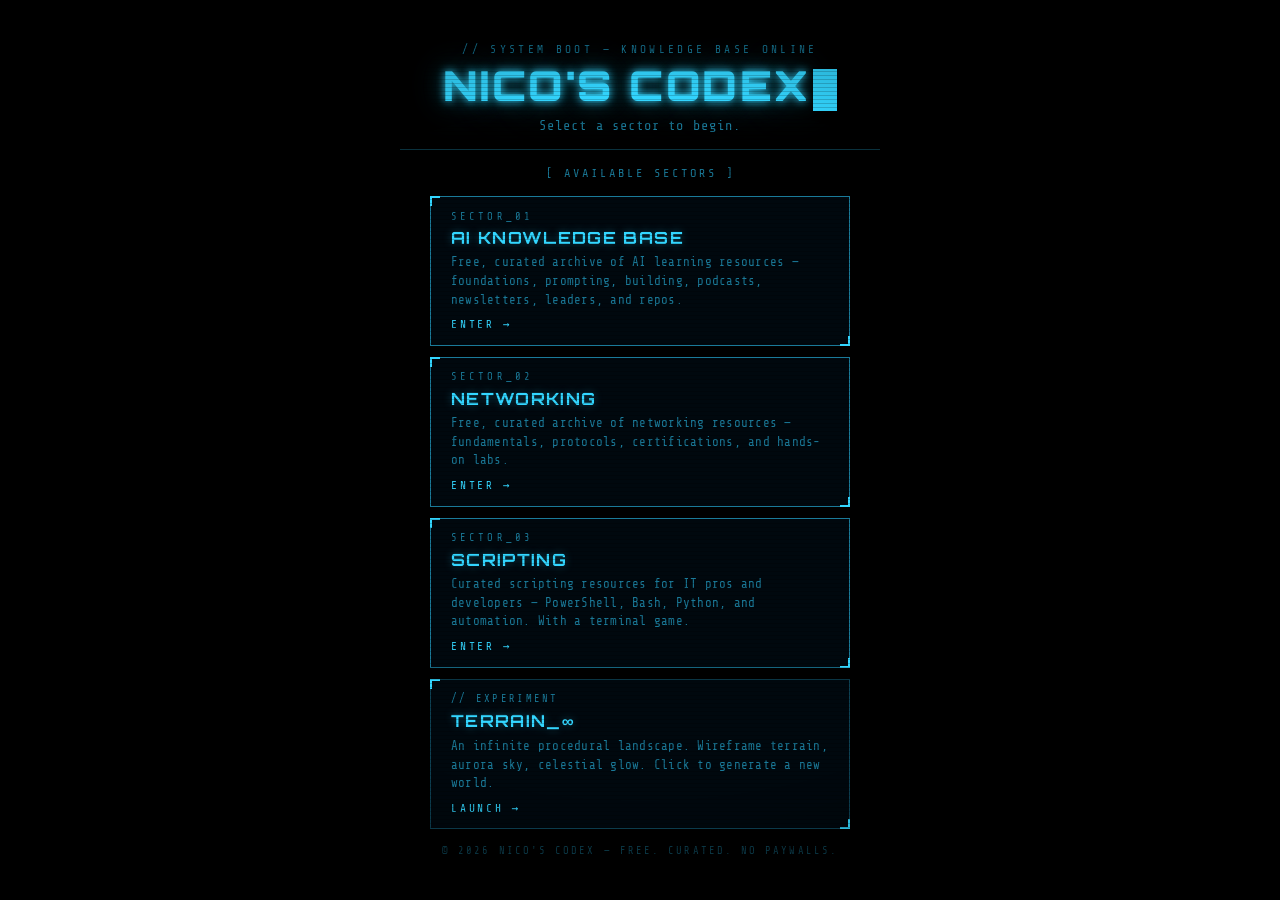
==== index.html @ ae8ae4a4 "Fix landing page clipping fourth sector card Changed html/body height from 100% to min-height: 100% " ====
<!DOCTYPE html>
<html lang="en">
<head>
<meta charset="UTF-8">
<meta name="viewport" content="width=device-width, initial-scale=1.0">
<title>Nico's Codex — Knowledge Base</title>
<meta name="description" content="Nico's Codex — a curated knowledge base covering AI, technology, and beyond.">
<meta property="og:title" content="Nico's Codex — Knowledge Base">
<meta property="og:description" content="Select a sector to begin.">
<link rel="preconnect" href="https://fonts.googleapis.com">
<link rel="preconnect" href="https://fonts.gstatic.com" crossorigin>
<link href="https://fonts.googleapis.com/css2?family=Orbitron:wght@400;700;900&family=Share+Tech+Mono&display=swap" rel="stylesheet">
<style>
  *, *::before, *::after { box-sizing: border-box; margin: 0; padding: 0; }

  :root {
    --green: #33d6ff;
    --green-dim: #1a7a99;
    --green-glow: rgba(51,214,255,0.35);
    --green-glow-soft: rgba(51,214,255,0.12);
    --bg: #000;
    --bg-card: #00080e;
  }

  html, body {
    min-height: 100%;
    background: var(--bg);
    color: var(--green);
    font-family: 'Share Tech Mono', monospace;
    overflow-x: hidden;
  }

  /* Scanlines */
  body::before {
    content: '';
    position: fixed;
    inset: 0;
    background: repeating-linear-gradient(
      to bottom,
      transparent 0px,
      transparent 3px,
      rgba(0,0,0,0.18) 3px,
      rgba(0,0,0,0.18) 4px
    );
    pointer-events: none;
    z-index: 999;
  }

  /* CRT vignette */
  body::after {
    content: '';
    position: fixed;
    inset: 0;
    background: radial-gradient(ellipse at center, transparent 55%, rgba(0,0,0,0.75) 100%);
    pointer-events: none;
    z-index: 998;
  }

  @keyframes flicker {
    0%   { opacity: 1; }
    92%  { opacity: 1; }
    93%  { opacity: 0.88; }
    94%  { opacity: 1; }
    96%  { opacity: 0.94; }
    100% { opacity: 1; }
  }

  @keyframes blink {
    0%, 49% { opacity: 1; }
    50%, 100% { opacity: 0; }
  }

  @keyframes pulse-border {
    0%, 100% { box-shadow: 0 0 12px var(--green-glow), inset 0 0 8px var(--green-glow-soft); }
    50%       { box-shadow: 0 0 24px var(--green-glow), inset 0 0 16px var(--green-glow-soft); }
  }

  .crt-wrap {
    animation: flicker 8s infinite;
    min-height: 100vh;
    display: flex;
    flex-direction: column;
    align-items: center;
    justify-content: center;
    padding: 1rem 1.25rem;
    gap: 1rem;
  }

  /* Header */
  .crt-header {
    text-align: center;
    display: flex;
    flex-direction: column;
    align-items: center;
    gap: 0.45rem;
  }

  .crt-eyebrow {
    font-family: 'Share Tech Mono', monospace;
    font-size: 0.7rem;
    letter-spacing: 0.3em;
    color: var(--green-dim);
    text-transform: uppercase;
  }

  .crt-title {
    font-family: 'Orbitron', sans-serif;
    font-weight: 900;
    font-size: clamp(1.5rem, 5vw, 2.6rem);
    letter-spacing: 0.06em;
    text-transform: uppercase;
    color: var(--green);
    text-shadow:
      0 0 8px var(--green),
      0 0 20px var(--green-glow),
      0 0 40px var(--green-glow);
    line-height: 1.1;
  }

  .crt-subtitle {
    font-family: 'Share Tech Mono', monospace;
    font-size: 0.85rem;
    color: var(--green-dim);
    letter-spacing: 0.08em;
  }

  .crt-cursor {
    display: inline-block;
    width: 0.6em;
    height: 1em;
    background: var(--green);
    vertical-align: text-bottom;
    margin-left: 2px;
    animation: blink 1.1s step-end infinite;
  }

  /* Divider */
  .crt-divider {
    width: min(480px, 90vw);
    border: none;
    border-top: 1px solid var(--green-dim);
    opacity: 0.4;
  }

  /* Sector prompt */
  .crt-prompt {
    font-size: 0.75rem;
    letter-spacing: 0.25em;
    color: var(--green-dim);
    text-transform: uppercase;
  }

  /* Sector grid */
  .sector-grid {
    display: grid;
    grid-template-columns: 1fr;
    gap: 0.7rem;
    width: min(420px, 92vw);
  }

  .sector-card {
    display: block;
    text-decoration: none;
    background: var(--bg-card);
    border: 1px solid var(--green-dim);
    padding: 0.85rem 1.25rem;
    position: relative;
    transition: border-color 0.2s, background 0.2s;
    animation: pulse-border 4s ease-in-out infinite;
    cursor: pointer;
  }

  .sector-card:hover,
  .sector-card:focus-visible {
    background: #051405;
    border-color: var(--green);
    outline: none;
    animation: none;
    box-shadow:
      0 0 18px var(--green-glow),
      0 0 40px rgba(51,255,51,0.15),
      inset 0 0 20px rgba(51,255,51,0.07);
  }

  /* Corner accents */
  .sector-card::before,
  .sector-card::after {
    content: '';
    position: absolute;
    width: 10px;
    height: 10px;
    border-color: var(--green);
    border-style: solid;
  }
  .sector-card::before {
    top: -1px; left: -1px;
    border-width: 2px 0 0 2px;
  }
  .sector-card::after {
    bottom: -1px; right: -1px;
    border-width: 0 2px 2px 0;
  }

  .sector-id {
    font-size: 0.65rem;
    letter-spacing: 0.3em;
    color: var(--green-dim);
    text-transform: uppercase;
    margin-bottom: 0.3rem;
  }

  .sector-name {
    font-family: 'Orbitron', sans-serif;
    font-weight: 700;
    font-size: 1.05rem;
    letter-spacing: 0.08em;
    text-transform: uppercase;
    color: var(--green);
    text-shadow: 0 0 8px var(--green-glow);
    margin-bottom: 0.3rem;
  }

  .sector-desc {
    font-size: 0.78rem;
    color: var(--green-dim);
    line-height: 1.5;
    letter-spacing: 0.02em;
    margin-bottom: 0.55rem;
  }

  .sector-enter {
    font-size: 0.7rem;
    letter-spacing: 0.25em;
    text-transform: uppercase;
    color: var(--green);
    display: flex;
    align-items: center;
    gap: 0.5rem;
  }

  .sector-enter .arrow {
    display: inline-block;
    transition: transform 0.15s;
  }

  .sector-card:hover .arrow,
  .sector-card:focus-visible .arrow {
    transform: translateX(5px);
  }

  /* Footer */
  .crt-footer {
    font-size: 0.65rem;
    letter-spacing: 0.2em;
    color: var(--green-dim);
    opacity: 0.55;
    text-align: center;
    text-transform: uppercase;
  }
</style>
</head>
<body>

<div class="crt-wrap">

  <header class="crt-header">
    <p class="crt-eyebrow">// SYSTEM BOOT — KNOWLEDGE BASE ONLINE</p>
    <h1 class="crt-title">Nico's Codex<span class="crt-cursor"></span></h1>
    <p class="crt-subtitle">Select a sector to begin.</p>
  </header>

  <hr class="crt-divider">

  <p class="crt-prompt">[ Available Sectors ]</p>

  <div class="sector-grid">

    <a href="ai.html" class="sector-card">
      <p class="sector-id">Sector_01</p>
      <p class="sector-name">AI Knowledge Base</p>
      <p class="sector-desc">Free, curated archive of AI learning resources — foundations, prompting, building, podcasts, newsletters, leaders, and repos.</p>
      <p class="sector-enter">Enter <span class="arrow">&#x2192;</span></p>
    </a>

    <a href="networking.html" class="sector-card">
      <p class="sector-id">Sector_02</p>
      <p class="sector-name">Networking</p>
      <p class="sector-desc">Free, curated archive of networking resources — fundamentals, protocols, certifications, and hands-on labs.</p>
      <p class="sector-enter">Enter <span class="arrow">&#x2192;</span></p>
    </a>

    <a href="scripting.html" class="sector-card">
      <p class="sector-id">Sector_03</p>
      <p class="sector-name">Scripting</p>
      <p class="sector-desc">Curated scripting resources for IT pros and developers — PowerShell, Bash, Python, and automation. With a terminal game.</p>
      <p class="sector-enter">Enter <span class="arrow">&#x2192;</span></p>
    </a>

    <a href="landscape.html" class="sector-card" style="border-color: rgba(26,122,153,0.5);">
      <p class="sector-id" style="letter-spacing:0.22em;">// EXPERIMENT</p>
      <p class="sector-name">TERRAIN_∞</p>
      <p class="sector-desc">An infinite procedural landscape. Wireframe terrain, aurora sky, celestial glow. Click to generate a new world.</p>
      <p class="sector-enter">Launch <span class="arrow">&#x2192;</span></p>
    </a>

  </div>

  <footer class="crt-footer">
    &copy; <span id="yr"></span> Nico's Codex &mdash; Free. Curated. No paywalls.
  </footer>

</div>

<script>document.getElementById('yr').textContent = new Date().getFullYear();</script>
</body>
</html>
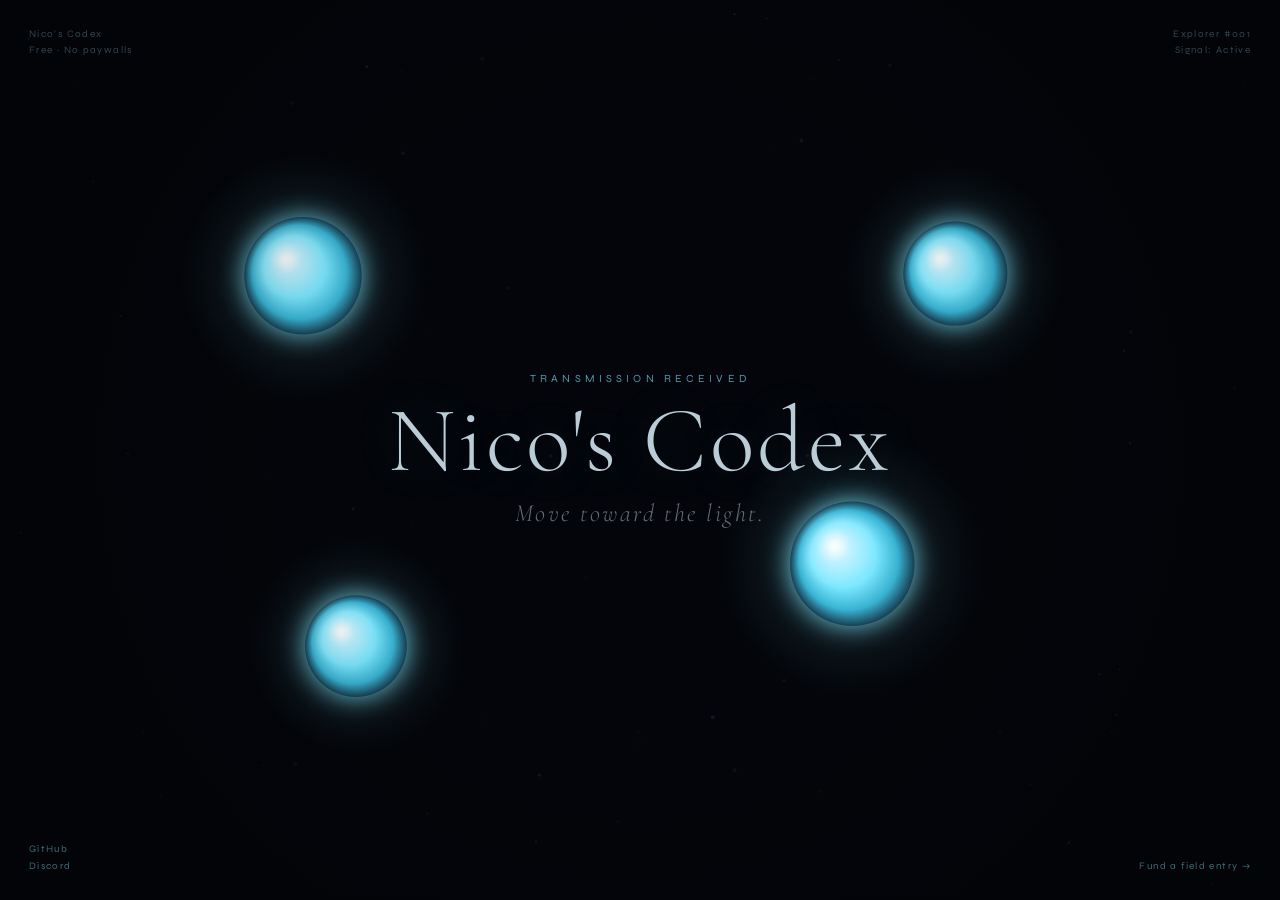
==== commit 327152a5: "Trim orbs to 4 real live topics, drop placeholder incoming orbs Removes Security, Cloud Architecture" ====
--- a/index.html
+++ b/index.html
@@ -3,314 +3,656 @@
 <head>
 <meta charset="UTF-8">
 <meta name="viewport" content="width=device-width, initial-scale=1.0">
-<title>Nico's Codex — Knowledge Base</title>
+<title>Nico's Codex</title>
 <meta name="description" content="Nico's Codex — a curated knowledge base covering AI, technology, and beyond.">
-<meta property="og:title" content="Nico's Codex — Knowledge Base">
-<meta property="og:description" content="Select a sector to begin.">
+<meta property="og:title" content="Nico's Codex">
+<meta property="og:description" content="Move toward the light.">
 <link rel="preconnect" href="https://fonts.googleapis.com">
 <link rel="preconnect" href="https://fonts.gstatic.com" crossorigin>
-<link href="https://fonts.googleapis.com/css2?family=Orbitron:wght@400;700;900&family=Share+Tech+Mono&display=swap" rel="stylesheet">
+<link href="https://fonts.googleapis.com/css2?family=Cormorant+Garamond:ital,wght@0,300;1,300&family=Syne:wght@400;700&display=swap" rel="stylesheet">
 <style>
-  *, *::before, *::after { box-sizing: border-box; margin: 0; padding: 0; }
-
-  :root {
-    --green: #33d6ff;
-    --green-dim: #1a7a99;
-    --green-glow: rgba(51,214,255,0.35);
-    --green-glow-soft: rgba(51,214,255,0.12);
-    --bg: #000;
-    --bg-card: #00080e;
-  }
-
-  html, body {
-    min-height: 100%;
-    background: var(--bg);
-    color: var(--green);
-    font-family: 'Share Tech Mono', monospace;
-    overflow-x: hidden;
-  }
-
-  /* Scanlines */
-  body::before {
-    content: '';
-    position: fixed;
-    inset: 0;
-    background: repeating-linear-gradient(
-      to bottom,
-      transparent 0px,
-      transparent 3px,
-      rgba(0,0,0,0.18) 3px,
-      rgba(0,0,0,0.18) 4px
-    );
-    pointer-events: none;
-    z-index: 999;
-  }
-
-  /* CRT vignette */
-  body::after {
-    content: '';
-    position: fixed;
-    inset: 0;
-    background: radial-gradient(ellipse at center, transparent 55%, rgba(0,0,0,0.75) 100%);
-    pointer-events: none;
-    z-index: 998;
-  }
-
-  @keyframes flicker {
-    0%   { opacity: 1; }
-    92%  { opacity: 1; }
-    93%  { opacity: 0.88; }
-    94%  { opacity: 1; }
-    96%  { opacity: 0.94; }
-    100% { opacity: 1; }
-  }
-
-  @keyframes blink {
-    0%, 49% { opacity: 1; }
-    50%, 100% { opacity: 0; }
-  }
-
-  @keyframes pulse-border {
-    0%, 100% { box-shadow: 0 0 12px var(--green-glow), inset 0 0 8px var(--green-glow-soft); }
-    50%       { box-shadow: 0 0 24px var(--green-glow), inset 0 0 16px var(--green-glow-soft); }
-  }
-
-  .crt-wrap {
-    animation: flicker 8s infinite;
-    min-height: 100vh;
+*, *::before, *::after { box-sizing: border-box; margin: 0; padding: 0; }
+
+html, body {
+  width: 100%; height: 100%;
+  background: #03050a;
+  overflow: hidden;
+  cursor: none;
+  user-select: none;
+}
+
+#canvas {
+  position: fixed;
+  inset: 0;
+  width: 100%;
+  height: 100%;
+  display: block;
+}
+
+/* ── Hero intro ── */
+#intro {
+  position: fixed;
+  inset: 0;
+  display: flex;
+  flex-direction: column;
+  align-items: center;
+  justify-content: center;
+  pointer-events: none;
+  z-index: 10;
+  gap: 0.65rem;
+  transition: opacity 1.4s ease;
+}
+#intro.hidden { opacity: 0; }
+
+.intro-eyebrow {
+  font-family: 'Syne', sans-serif;
+  font-size: 0.68rem;
+  font-weight: 400;
+  letter-spacing: 0.38em;
+  text-transform: uppercase;
+  color: #7de8ff;
+  opacity: 0.65;
+}
+
+.intro-title {
+  font-family: 'Cormorant Garamond', serif;
+  font-weight: 300;
+  font-size: clamp(3rem, 7.5vw, 5.8rem);
+  color: rgba(200, 220, 230, 0.93);
+  line-height: 1;
+  letter-spacing: 0.03em;
+  text-shadow: 0 0 60px rgba(125,232,255,0.18), 0 0 120px rgba(125,232,255,0.08);
+}
+
+.intro-subtitle {
+  font-family: 'Cormorant Garamond', serif;
+  font-weight: 300;
+  font-style: italic;
+  font-size: clamp(1.05rem, 2.5vw, 1.55rem);
+  color: rgba(200,220,230,0.48);
+  letter-spacing: 0.1em;
+}
+
+/* ── Corner labels ── */
+.corner {
+  position: fixed;
+  font-family: 'Syne', sans-serif;
+  font-size: 0.62rem;
+  letter-spacing: 0.14em;
+  color: rgba(80,110,130,0.6);
+  pointer-events: none;
+  z-index: 20;
+  line-height: 1.7;
+}
+.corner a {
+  color: rgba(125,232,255,0.45);
+  text-decoration: none;
+  pointer-events: auto;
+  transition: color 0.2s;
+}
+.corner a:hover { color: #7de8ff; }
+
+.corner-tl { top: 1.6rem; left: 1.8rem; }
+.corner-tr { top: 1.6rem; right: 1.8rem; text-align: right; }
+.corner-bl { bottom: 1.6rem; left: 1.8rem; }
+.corner-br { bottom: 1.6rem; right: 1.8rem; text-align: right; }
+
+/* ── Tooltip ── */
+#tooltip {
+  position: fixed;
+  pointer-events: none;
+  z-index: 30;
+  display: flex;
+  flex-direction: column;
+  align-items: center;
+  gap: 0.28rem;
+  transform: translate(-50%, 0);
+  opacity: 0;
+  transition: opacity 0.22s ease;
+  width: 260px;
+  text-align: center;
+  padding: 0.9rem 1.1rem 0.85rem;
+  background: rgba(3,5,10,0.88);
+  border: 1px solid rgba(125,232,255,0.1);
+  backdrop-filter: blur(10px);
+}
+#tooltip.visible { opacity: 1; }
+
+.tt-name {
+  font-family: 'Syne', sans-serif;
+  font-weight: 700;
+  font-size: 0.82rem;
+  letter-spacing: 0.07em;
+  color: #7de8ff;
+}
+
+.tt-desc {
+  font-family: 'Cormorant Garamond', serif;
+  font-style: italic;
+  font-weight: 300;
+  font-size: 0.9rem;
+  color: rgba(200,220,230,0.72);
+  line-height: 1.45;
+}
+
+.tt-badge {
+  font-family: 'Syne', sans-serif;
+  font-size: 0.58rem;
+  font-weight: 700;
+  letter-spacing: 0.22em;
+  padding: 0.2em 0.6em;
+  margin-top: 0.1rem;
+}
+.tt-badge.live {
+  background: rgba(125,232,255,0.12);
+  color: #7de8ff;
+  border: 1px solid rgba(125,232,255,0.28);
+}
+.tt-badge.incoming {
+  background: rgba(42,74,90,0.25);
+  color: rgba(80,110,130,0.75);
+  border: 1px solid rgba(42,74,90,0.45);
+}
+
+/* ── Mobile list ── */
+#mobile-list { display: none; }
+
+@media (max-width: 700px) {
+  html, body { overflow-y: auto; cursor: auto; }
+
+  #canvas, #intro, .corner, #tooltip { display: none; }
+
+  #mobile-list {
     display: flex;
     flex-direction: column;
-    align-items: center;
-    justify-content: center;
-    padding: 1rem 1.25rem;
-    gap: 1rem;
-  }
-
-  /* Header */
-  .crt-header {
-    text-align: center;
+    min-height: 100vh;
+    padding: 2.8rem 1.3rem 2.5rem;
+    background: #03050a;
+  }
+
+  .mob-header { text-align: center; margin-bottom: 2.8rem; }
+
+  .mob-eyebrow {
+    font-family: 'Syne', sans-serif;
+    font-size: 0.63rem;
+    letter-spacing: 0.32em;
+    text-transform: uppercase;
+    color: #7de8ff;
+    opacity: 0.65;
+    margin-bottom: 0.55rem;
+  }
+
+  .mob-title {
+    font-family: 'Cormorant Garamond', serif;
+    font-weight: 300;
+    font-size: 2.6rem;
+    color: rgba(200,220,230,0.93);
+    line-height: 1;
+  }
+
+  .mob-subtitle {
+    font-family: 'Cormorant Garamond', serif;
+    font-style: italic;
+    font-weight: 300;
+    font-size: 1.05rem;
+    color: rgba(200,220,230,0.42);
+    margin-top: 0.5rem;
+    letter-spacing: 0.07em;
+  }
+
+  .mob-row {
     display: flex;
-    flex-direction: column;
-    align-items: center;
-    gap: 0.45rem;
-  }
-
-  .crt-eyebrow {
-    font-family: 'Share Tech Mono', monospace;
-    font-size: 0.7rem;
-    letter-spacing: 0.3em;
-    color: var(--green-dim);
-    text-transform: uppercase;
-  }
-
-  .crt-title {
-    font-family: 'Orbitron', sans-serif;
-    font-weight: 900;
-    font-size: clamp(1.5rem, 5vw, 2.6rem);
-    letter-spacing: 0.06em;
-    text-transform: uppercase;
-    color: var(--green);
-    text-shadow:
-      0 0 8px var(--green),
-      0 0 20px var(--green-glow),
-      0 0 40px var(--green-glow);
-    line-height: 1.1;
-  }
-
-  .crt-subtitle {
-    font-family: 'Share Tech Mono', monospace;
-    font-size: 0.85rem;
-    color: var(--green-dim);
-    letter-spacing: 0.08em;
-  }
-
-  .crt-cursor {
-    display: inline-block;
-    width: 0.6em;
-    height: 1em;
-    background: var(--green);
-    vertical-align: text-bottom;
-    margin-left: 2px;
-    animation: blink 1.1s step-end infinite;
-  }
-
-  /* Divider */
-  .crt-divider {
-    width: min(480px, 90vw);
-    border: none;
-    border-top: 1px solid var(--green-dim);
-    opacity: 0.4;
-  }
-
-  /* Sector prompt */
-  .crt-prompt {
-    font-size: 0.75rem;
-    letter-spacing: 0.25em;
-    color: var(--green-dim);
-    text-transform: uppercase;
-  }
-
-  /* Sector grid */
-  .sector-grid {
-    display: grid;
-    grid-template-columns: 1fr;
-    gap: 0.7rem;
-    width: min(420px, 92vw);
-  }
-
-  .sector-card {
-    display: block;
+    align-items: flex-start;
+    gap: 0.9rem;
+    padding: 1.05rem 0;
+    border-bottom: 1px solid rgba(42,74,90,0.28);
     text-decoration: none;
-    background: var(--bg-card);
-    border: 1px solid var(--green-dim);
-    padding: 0.85rem 1.25rem;
-    position: relative;
-    transition: border-color 0.2s, background 0.2s;
-    animation: pulse-border 4s ease-in-out infinite;
-    cursor: pointer;
-  }
-
-  .sector-card:hover,
-  .sector-card:focus-visible {
-    background: #051405;
-    border-color: var(--green);
-    outline: none;
-    animation: none;
-    box-shadow:
-      0 0 18px var(--green-glow),
-      0 0 40px rgba(51,255,51,0.15),
-      inset 0 0 20px rgba(51,255,51,0.07);
-  }
-
-  /* Corner accents */
-  .sector-card::before,
-  .sector-card::after {
-    content: '';
-    position: absolute;
-    width: 10px;
-    height: 10px;
-    border-color: var(--green);
-    border-style: solid;
-  }
-  .sector-card::before {
-    top: -1px; left: -1px;
-    border-width: 2px 0 0 2px;
-  }
-  .sector-card::after {
-    bottom: -1px; right: -1px;
-    border-width: 0 2px 2px 0;
-  }
-
-  .sector-id {
-    font-size: 0.65rem;
-    letter-spacing: 0.3em;
-    color: var(--green-dim);
-    text-transform: uppercase;
-    margin-bottom: 0.3rem;
-  }
-
-  .sector-name {
-    font-family: 'Orbitron', sans-serif;
+  }
+
+  .mob-row.live { cursor: pointer; }
+  .mob-row.inactive { opacity: 0.42; cursor: default; pointer-events: none; }
+
+  .mob-dot {
+    flex-shrink: 0;
+    width: 9px; height: 9px;
+    border-radius: 50%;
+    margin-top: 0.3rem;
+  }
+  .mob-dot.live {
+    background: #7de8ff;
+    box-shadow: 0 0 8px rgba(125,232,255,0.65);
+  }
+  .mob-dot.inactive { background: #2a4a5a; }
+
+  .mob-info { flex: 1; display: flex; flex-direction: column; gap: 0.2rem; }
+
+  .mob-name {
+    font-family: 'Syne', sans-serif;
     font-weight: 700;
-    font-size: 1.05rem;
-    letter-spacing: 0.08em;
-    text-transform: uppercase;
-    color: var(--green);
-    text-shadow: 0 0 8px var(--green-glow);
-    margin-bottom: 0.3rem;
-  }
-
-  .sector-desc {
-    font-size: 0.78rem;
-    color: var(--green-dim);
-    line-height: 1.5;
-    letter-spacing: 0.02em;
-    margin-bottom: 0.55rem;
-  }
-
-  .sector-enter {
-    font-size: 0.7rem;
-    letter-spacing: 0.25em;
-    text-transform: uppercase;
-    color: var(--green);
-    display: flex;
-    align-items: center;
-    gap: 0.5rem;
-  }
-
-  .sector-enter .arrow {
-    display: inline-block;
-    transition: transform 0.15s;
-  }
-
-  .sector-card:hover .arrow,
-  .sector-card:focus-visible .arrow {
-    transform: translateX(5px);
-  }
-
-  /* Footer */
-  .crt-footer {
-    font-size: 0.65rem;
-    letter-spacing: 0.2em;
-    color: var(--green-dim);
-    opacity: 0.55;
-    text-align: center;
-    text-transform: uppercase;
-  }
+    font-size: 0.88rem;
+    color: rgba(200,220,230,0.9);
+  }
+
+  .mob-desc {
+    font-family: 'Cormorant Garamond', serif;
+    font-style: italic;
+    font-size: 0.88rem;
+    color: rgba(80,110,130,0.85);
+    line-height: 1.42;
+  }
+
+  .mob-tag {
+    flex-shrink: 0;
+    font-family: 'Syne', sans-serif;
+    font-size: 0.56rem;
+    font-weight: 700;
+    letter-spacing: 0.16em;
+    padding: 0.22em 0.55em;
+    margin-top: 0.3rem;
+    align-self: flex-start;
+  }
+  .mob-tag.live {
+    color: #7de8ff;
+    border: 1px solid rgba(125,232,255,0.28);
+    background: rgba(125,232,255,0.08);
+  }
+  .mob-tag.incoming {
+    color: rgba(80,110,130,0.6);
+    border: 1px solid rgba(42,74,90,0.4);
+  }
+}
 </style>
 </head>
 <body>
 
-<div class="crt-wrap">
-
-  <header class="crt-header">
-    <p class="crt-eyebrow">// SYSTEM BOOT — KNOWLEDGE BASE ONLINE</p>
-    <h1 class="crt-title">Nico's Codex<span class="crt-cursor"></span></h1>
-    <p class="crt-subtitle">Select a sector to begin.</p>
-  </header>
-
-  <hr class="crt-divider">
-
-  <p class="crt-prompt">[ Available Sectors ]</p>
-
-  <div class="sector-grid">
-
-    <a href="ai.html" class="sector-card">
-      <p class="sector-id">Sector_01</p>
-      <p class="sector-name">AI Knowledge Base</p>
-      <p class="sector-desc">Free, curated archive of AI learning resources — foundations, prompting, building, podcasts, newsletters, leaders, and repos.</p>
-      <p class="sector-enter">Enter <span class="arrow">&#x2192;</span></p>
-    </a>
-
-    <a href="networking.html" class="sector-card">
-      <p class="sector-id">Sector_02</p>
-      <p class="sector-name">Networking</p>
-      <p class="sector-desc">Free, curated archive of networking resources — fundamentals, protocols, certifications, and hands-on labs.</p>
-      <p class="sector-enter">Enter <span class="arrow">&#x2192;</span></p>
-    </a>
-
-    <a href="scripting.html" class="sector-card">
-      <p class="sector-id">Sector_03</p>
-      <p class="sector-name">Scripting</p>
-      <p class="sector-desc">Curated scripting resources for IT pros and developers — PowerShell, Bash, Python, and automation. With a terminal game.</p>
-      <p class="sector-enter">Enter <span class="arrow">&#x2192;</span></p>
-    </a>
-
-    <a href="landscape.html" class="sector-card" style="border-color: rgba(26,122,153,0.5);">
-      <p class="sector-id" style="letter-spacing:0.22em;">// EXPERIMENT</p>
-      <p class="sector-name">TERRAIN_∞</p>
-      <p class="sector-desc">An infinite procedural landscape. Wireframe terrain, aurora sky, celestial glow. Click to generate a new world.</p>
-      <p class="sector-enter">Launch <span class="arrow">&#x2192;</span></p>
-    </a>
-
+<canvas id="canvas"></canvas>
+
+<div id="intro">
+  <span class="intro-eyebrow">Transmission received</span>
+  <h1 class="intro-title">Nico's Codex</h1>
+  <p class="intro-subtitle">Move toward the light.</p>
+</div>
+
+<div class="corner corner-tl">Nico's Codex<br>Free · No paywalls</div>
+<div class="corner corner-tr">Explorer #001<br>Signal: Active</div>
+<div class="corner corner-bl">
+  <a href="https://github.com/niconomics-9" target="_blank" rel="noopener">GitHub</a><br>
+  <a href="#" target="_blank" rel="noopener">Discord</a>
+</div>
+<div class="corner corner-br">
+  <a href="https://ko-fi.com" target="_blank" rel="noopener">Fund a field entry →</a>
+</div>
+
+<div id="tooltip">
+  <span class="tt-name"></span>
+  <span class="tt-desc"></span>
+  <span class="tt-badge"></span>
+</div>
+
+<div id="mobile-list">
+  <div class="mob-header">
+    <p class="mob-eyebrow">Transmission received</p>
+    <h1 class="mob-title">Nico's Codex</h1>
+    <p class="mob-subtitle">Move toward the light.</p>
   </div>
-
-  <footer class="crt-footer">
-    &copy; <span id="yr"></span> Nico's Codex &mdash; Free. Curated. No paywalls.
-  </footer>
-
 </div>
 
-<script>document.getElementById('yr').textContent = new Date().getFullYear();</script>
+<script>
+// ── Topic data ────────────────────────────────────────────────────
+const TOPICS = [
+  {
+    name:   "AI Knowledge Base",
+    desc:   "Free, curated archive of AI learning resources — foundations, prompting, building, podcasts, newsletters, leaders, and repos.",
+    url:    "ai.html",
+    status: "LIVE"
+  },
+  {
+    name:   "Networking",
+    desc:   "Free, curated archive of networking resources — fundamentals, protocols, certifications, and hands-on labs.",
+    url:    "networking.html",
+    status: "LIVE"
+  },
+  {
+    name:   "Scripting",
+    desc:   "Curated scripting resources for IT pros and developers — PowerShell, Bash, Python, and automation. With a terminal game.",
+    url:    "scripting.html",
+    status: "LIVE"
+  },
+  {
+    name:   "Unreal Engine / Game Dev",
+    desc:   "Curated resources for learning UE5 — official docs, Blueprints, C++, free assets, and community. Includes an interactive terrain demo.",
+    url:    "unreal.html",
+    status: "LIVE"
+  },
+];
+
+// Fractional positions [fx, fy] — spread across viewport
+const INIT_POS = [
+  [0.25, 0.30],  // AI       — upper left
+  [0.72, 0.27],  // Networking — upper right
+  [0.30, 0.68],  // Scripting  — lower left
+  [0.70, 0.68],  // Unreal     — lower right
+];
+
+// ── Build mobile list ─────────────────────────────────────────────
+const mobileList = document.getElementById('mobile-list');
+TOPICS.forEach(t => {
+  const isLive = t.status === 'LIVE';
+  const el = document.createElement(isLive ? 'a' : 'div');
+  if (isLive) el.href = t.url;
+  el.className = `mob-row ${isLive ? 'live' : 'inactive'}`;
+  el.innerHTML =
+    `<span class="mob-dot ${isLive ? 'live' : 'inactive'}"></span>` +
+    `<span class="mob-info">` +
+      `<span class="mob-name">${t.name}</span>` +
+      `<span class="mob-desc">${t.desc}</span>` +
+    `</span>` +
+    `<span class="mob-tag ${isLive ? 'live' : 'incoming'}">${t.status}</span>`;
+  mobileList.appendChild(el);
+});
+
+// ── Canvas + context ──────────────────────────────────────────────
+const canvas = document.getElementById('canvas');
+const ctx    = canvas.getContext('2d');
+let W = 0, H = 0;
+
+// ── Orb class ─────────────────────────────────────────────────────
+class Orb {
+  constructor(topic, fx, fy) {
+    this.topic  = topic;
+    this.isLive = topic.status === 'LIVE';
+    this.fx = fx; this.fy = fy;
+
+    this.baseX = fx * window.innerWidth;
+    this.baseY = fy * window.innerHeight;
+    this.x = this.baseX;
+    this.y = this.baseY;
+
+    this.baseRadius = this.isLive
+      ? 52 + Math.random() * 16
+      : 32 + Math.random() * 12;
+    this.radius = this.baseRadius;
+
+    this.phase      = Math.random() * Math.PI * 2;
+    this.pulseSpeed = 0.22 + Math.random() * 0.28;
+
+    this.driftAmpX = 38 + Math.random() * 52;
+    this.driftAmpY = 28 + Math.random() * 48;
+    this.driftSpX  = 0.16 + Math.random() * 0.22;
+    this.driftSpY  = 0.12 + Math.random() * 0.2;
+    this.driftPhX  = Math.random() * Math.PI * 2;
+    this.driftPhY  = Math.random() * Math.PI * 2;
+
+    this.hovered     = false;
+    this.scale       = 1;
+    this.clickPulse  = 0;
+    this.clickTarget = null;
+  }
+
+  rebase() {
+    this.baseX = this.fx * W;
+    this.baseY = this.fy * H;
+  }
+
+  draw(ctx) {
+    const { x, y, radius: r, isLive, hovered } = this;
+
+    ctx.save();
+
+    // Atmospheric outer glow
+    const glowR    = r * (hovered ? 3.4 : 2.1);
+    const outerGrd = ctx.createRadialGradient(x, y, r * 0.75, x, y, glowR);
+    if (isLive) {
+      outerGrd.addColorStop(0, hovered ? 'rgba(125,232,255,0.24)' : 'rgba(125,232,255,0.11)');
+      outerGrd.addColorStop(1, 'rgba(125,232,255,0)');
+    } else {
+      outerGrd.addColorStop(0, hovered ? 'rgba(58,106,122,0.2)' : 'rgba(42,74,90,0.07)');
+      outerGrd.addColorStop(1, 'rgba(42,74,90,0)');
+    }
+    ctx.beginPath();
+    ctx.arc(x, y, glowR, 0, Math.PI * 2);
+    ctx.fillStyle = outerGrd;
+    ctx.fill();
+
+    // Shadow glow
+    ctx.shadowColor = isLive ? '#7de8ff' : '#3a6a7a';
+    ctx.shadowBlur  = isLive
+      ? (hovered ? 52 : 26)
+      : (hovered ? 22 : 9);
+
+    // Core sphere gradient (highlight offset upper-left)
+    const hx = x - r * 0.3, hy = y - r * 0.3;
+    const coreGrd = ctx.createRadialGradient(hx, hy, 0, x, y, r);
+    if (isLive) {
+      coreGrd.addColorStop(0.00, '#f2fbff');
+      coreGrd.addColorStop(0.18, '#b8f0ff');
+      coreGrd.addColorStop(0.52, '#7de8ff');
+      coreGrd.addColorStop(0.80, '#38b4d4');
+      coreGrd.addColorStop(1.00, 'rgba(18,58,78,0.88)');
+    } else {
+      coreGrd.addColorStop(0.00, '#5e8e9e');
+      coreGrd.addColorStop(0.32, '#3a6070');
+      coreGrd.addColorStop(0.68, '#2a4a5a');
+      coreGrd.addColorStop(1.00, 'rgba(4,14,20,0.92)');
+    }
+    ctx.beginPath();
+    ctx.arc(x, y, r, 0, Math.PI * 2);
+    ctx.fillStyle = coreGrd;
+    ctx.fill();
+
+    ctx.shadowBlur = 0;
+
+    // Specular highlight (clipped to orb)
+    ctx.beginPath();
+    ctx.arc(x, y, r, 0, Math.PI * 2);
+    ctx.clip();
+    const specGrd = ctx.createRadialGradient(hx, hy, 0, hx, hy, r * 0.68);
+    specGrd.addColorStop(0,    'rgba(255,255,255,0.74)');
+    specGrd.addColorStop(0.42, 'rgba(255,255,255,0.16)');
+    specGrd.addColorStop(1,    'rgba(255,255,255,0)');
+    ctx.fillStyle = specGrd;
+    ctx.fillRect(x - r - 1, y - r - 1, (r + 1) * 2, (r + 1) * 2);
+
+    ctx.restore();
+  }
+
+  contains(px, py) {
+    const dx = px - this.x, dy = py - this.y;
+    return Math.sqrt(dx * dx + dy * dy) < this.radius;
+  }
+}
+
+// ── Particle class ────────────────────────────────────────────────
+class Particle {
+  constructor(seed) { this.init(seed); }
+  init(fromBottom) {
+    this.x     = Math.random() * (W || window.innerWidth);
+    this.y     = fromBottom ? (H || window.innerHeight) + 6 : Math.random() * (H || window.innerHeight);
+    this.vx    = (Math.random() - 0.5) * 0.22;
+    this.vy    = -(0.14 + Math.random() * 0.38);
+    this.alpha = 0.025 + Math.random() * 0.07;
+    this.r     = 0.7 + Math.random() * 1.3;
+  }
+  update() {
+    this.x += this.vx;
+    this.y += this.vy;
+    if (this.y < -8) this.init(true);
+  }
+  draw(ctx) {
+    ctx.beginPath();
+    ctx.arc(this.x, this.y, this.r, 0, Math.PI * 2);
+    ctx.fillStyle = `rgba(125,232,255,${this.alpha})`;
+    ctx.fill();
+  }
+}
+
+// ── Init scene ────────────────────────────────────────────────────
+const orbs      = TOPICS.map((t, i) => new Orb(t, INIT_POS[i][0], INIT_POS[i][1]));
+const particles = Array.from({ length: 65 }, () => new Particle(false));
+
+function resize() {
+  W = canvas.width  = window.innerWidth;
+  H = canvas.height = window.innerHeight;
+  orbs.forEach(o => o.rebase());
+}
+window.addEventListener('resize', resize);
+resize();
+
+// ── Mouse ─────────────────────────────────────────────────────────
+let mx = -9999, my = -9999;
+document.addEventListener('mousemove', e => { mx = e.clientX; my = e.clientY; });
+
+// ── Intro fade ────────────────────────────────────────────────────
+let introHidden = false;
+const intro = document.getElementById('intro');
+
+// ── Tooltip refs ──────────────────────────────────────────────────
+const tooltip = document.getElementById('tooltip');
+const ttName  = tooltip.querySelector('.tt-name');
+const ttDesc  = tooltip.querySelector('.tt-desc');
+const ttBadge = tooltip.querySelector('.tt-badge');
+
+function updateTooltip(orb) {
+  if (!orb) { tooltip.classList.remove('visible'); return; }
+  const t = orb.topic;
+  ttName.textContent  = t.name;
+  ttDesc.textContent  = t.desc;
+  ttBadge.textContent = t.status;
+  ttBadge.className   = `tt-badge ${t.status === 'LIVE' ? 'live' : 'incoming'}`;
+
+  const pad  = 14;
+  const tipW = 260;
+  const rawL = orb.x;
+  const left = Math.max(tipW / 2 + pad, Math.min(W - tipW / 2 - pad, rawL));
+  const top  = orb.y + orb.radius + 16;
+  tooltip.style.left = `${left}px`;
+  tooltip.style.top  = `${top}px`;
+  tooltip.classList.add('visible');
+}
+
+// ── Click handler ─────────────────────────────────────────────────
+document.addEventListener('click', e => {
+  if (e.target.tagName === 'A') return;
+  const hit = orbs.find(o => o.isLive && o.clickPulse <= 0 && o.contains(e.clientX, e.clientY));
+  if (hit) { hit.clickPulse = 1; hit.clickTarget = hit.topic.url; }
+});
+
+// ── Thread lines ──────────────────────────────────────────────────
+function drawThreads() {
+  const THRESH = Math.min(W, H) * 0.34;
+  for (let i = 0; i < orbs.length; i++) {
+    for (let j = i + 1; j < orbs.length; j++) {
+      const dx = orbs[i].x - orbs[j].x;
+      const dy = orbs[i].y - orbs[j].y;
+      const d  = Math.sqrt(dx * dx + dy * dy);
+      if (d < THRESH) {
+        const prox      = 1 - d / THRESH;
+        const hBoost    = (orbs[i].hovered || orbs[j].hovered) ? 0.44 : 0;
+        const alpha     = prox * 0.13 + hBoost;
+        ctx.beginPath();
+        ctx.moveTo(orbs[i].x, orbs[i].y);
+        ctx.lineTo(orbs[j].x, orbs[j].y);
+        ctx.strokeStyle = `rgba(125,232,255,${alpha})`;
+        ctx.lineWidth   = 0.5;
+        ctx.stroke();
+      }
+    }
+  }
+}
+
+// ── Cursor ────────────────────────────────────────────────────────
+function drawCursor(onLive) {
+  if (mx < -100) return;
+  const sz  = 11, gap = 4;
+  const col = onLive ? 'rgba(125,232,255,1)' : 'rgba(125,232,255,0.72)';
+  ctx.save();
+  ctx.strokeStyle = col;
+  ctx.lineWidth   = 1;
+  ctx.shadowColor = 'rgba(125,232,255,0.45)';
+  ctx.shadowBlur  = 7;
+  ctx.beginPath();
+  ctx.moveTo(mx - sz, my);   ctx.lineTo(mx - gap, my);
+  ctx.moveTo(mx + gap, my);  ctx.lineTo(mx + sz, my);
+  ctx.moveTo(mx, my - sz);   ctx.lineTo(mx, my - gap);
+  ctx.moveTo(mx, my + gap);  ctx.lineTo(mx, my + sz);
+  ctx.stroke();
+  ctx.shadowBlur = 5;
+  ctx.beginPath();
+  ctx.arc(mx, my, 1.5, 0, Math.PI * 2);
+  ctx.fillStyle = col;
+  ctx.fill();
+  ctx.restore();
+}
+
+// ── Render loop ───────────────────────────────────────────────────
+let t = 0;
+function render() {
+  requestAnimationFrame(render);
+  t += 0.008;
+
+  ctx.clearRect(0, 0, W, H);
+  ctx.fillStyle = '#03050a';
+  ctx.fillRect(0, 0, W, H);
+
+  // Particles
+  for (const p of particles) { p.update(); p.draw(ctx); }
+
+  // Drift positions
+  for (const o of orbs) {
+    o.x = o.baseX + Math.sin(t * o.driftSpX + o.driftPhX) * o.driftAmpX;
+    o.y = o.baseY + Math.cos(t * o.driftSpY + o.driftPhY) * o.driftAmpY;
+  }
+
+  // Hover detection
+  let hoveredOrb = null;
+  for (const o of orbs) {
+    o.hovered = o.contains(mx, my);
+    if (o.hovered) hoveredOrb = o;
+  }
+
+  // Threads
+  drawThreads();
+
+  // Update scale + draw orbs
+  for (const o of orbs) {
+    let targetScale = o.hovered ? 1.5 : 1;
+    if (o.clickPulse > 0) targetScale = 1 + o.clickPulse * 0.85;
+    o.scale  += (targetScale - o.scale) * 0.1;
+    const pulse = 1 + Math.sin(t * o.pulseSpeed + o.phase) * 0.052;
+    o.radius = o.baseRadius * o.scale * pulse;
+
+    if (o.clickPulse > 0) {
+      o.clickPulse -= 0.038;
+      if (o.clickPulse <= 0 && o.clickTarget) {
+        window.location.href = o.clickTarget;
+        o.clickTarget = null;
+      }
+    }
+
+    o.draw(ctx);
+  }
+
+  // Vignette
+  const vig = ctx.createRadialGradient(W/2, H/2, Math.min(W,H)*0.28, W/2, H/2, Math.max(W,H)*0.82);
+  vig.addColorStop(0, 'transparent');
+  vig.addColorStop(1, 'rgba(0,0,0,0.45)');
+  ctx.fillStyle = vig;
+  ctx.fillRect(0, 0, W, H);
+
+  // Cursor on top
+  drawCursor(hoveredOrb && hoveredOrb.isLive);
+
+  // Intro fade on first hover
+  if (hoveredOrb && !introHidden) {
+    introHidden = true;
+    intro.classList.add('hidden');
+  }
+
+  // Tooltip
+  updateTooltip(hoveredOrb);
+}
+
+render();
+</script>
 </body>
 </html>
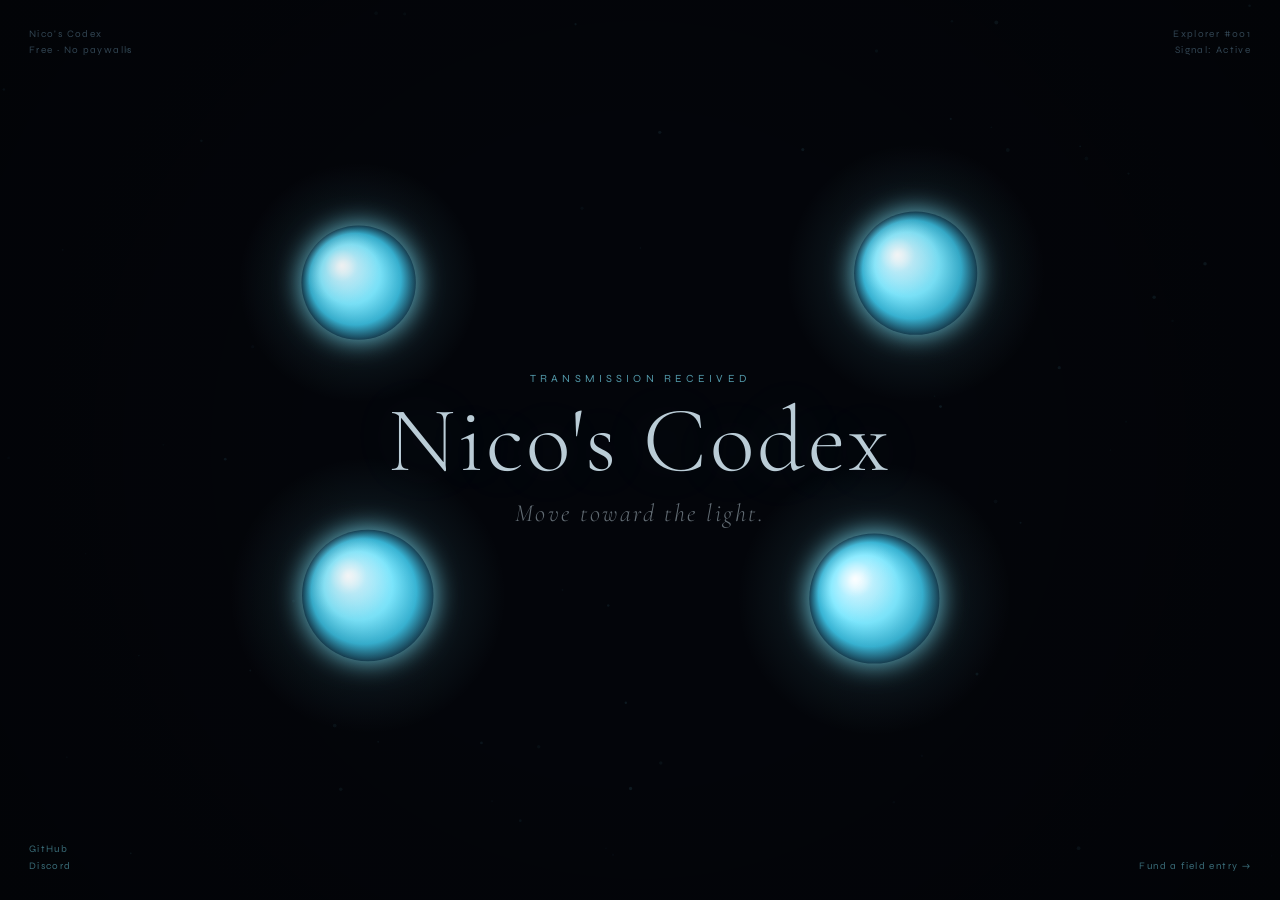
==== commit 1d8ef76b: "Slow orb drift — smaller amplitudes and time step https://claude.ai/code/session_01UBSUv1fW68yfuCypu" ====
--- a/index.html
+++ b/index.html
@@ -376,10 +376,10 @@
     this.phase      = Math.random() * Math.PI * 2;
     this.pulseSpeed = 0.22 + Math.random() * 0.28;
 
-    this.driftAmpX = 38 + Math.random() * 52;
-    this.driftAmpY = 28 + Math.random() * 48;
-    this.driftSpX  = 0.16 + Math.random() * 0.22;
-    this.driftSpY  = 0.12 + Math.random() * 0.2;
+    this.driftAmpX = 18 + Math.random() * 22;
+    this.driftAmpY = 14 + Math.random() * 18;
+    this.driftSpX  = 0.06 + Math.random() * 0.07;
+    this.driftSpY  = 0.05 + Math.random() * 0.06;
     this.driftPhX  = Math.random() * Math.PI * 2;
     this.driftPhY  = Math.random() * Math.PI * 2;
 
@@ -588,7 +588,7 @@
 let t = 0;
 function render() {
   requestAnimationFrame(render);
-  t += 0.008;
+  t += 0.003;
 
   ctx.clearRect(0, 0, W, H);
   ctx.fillStyle = '#03050a';
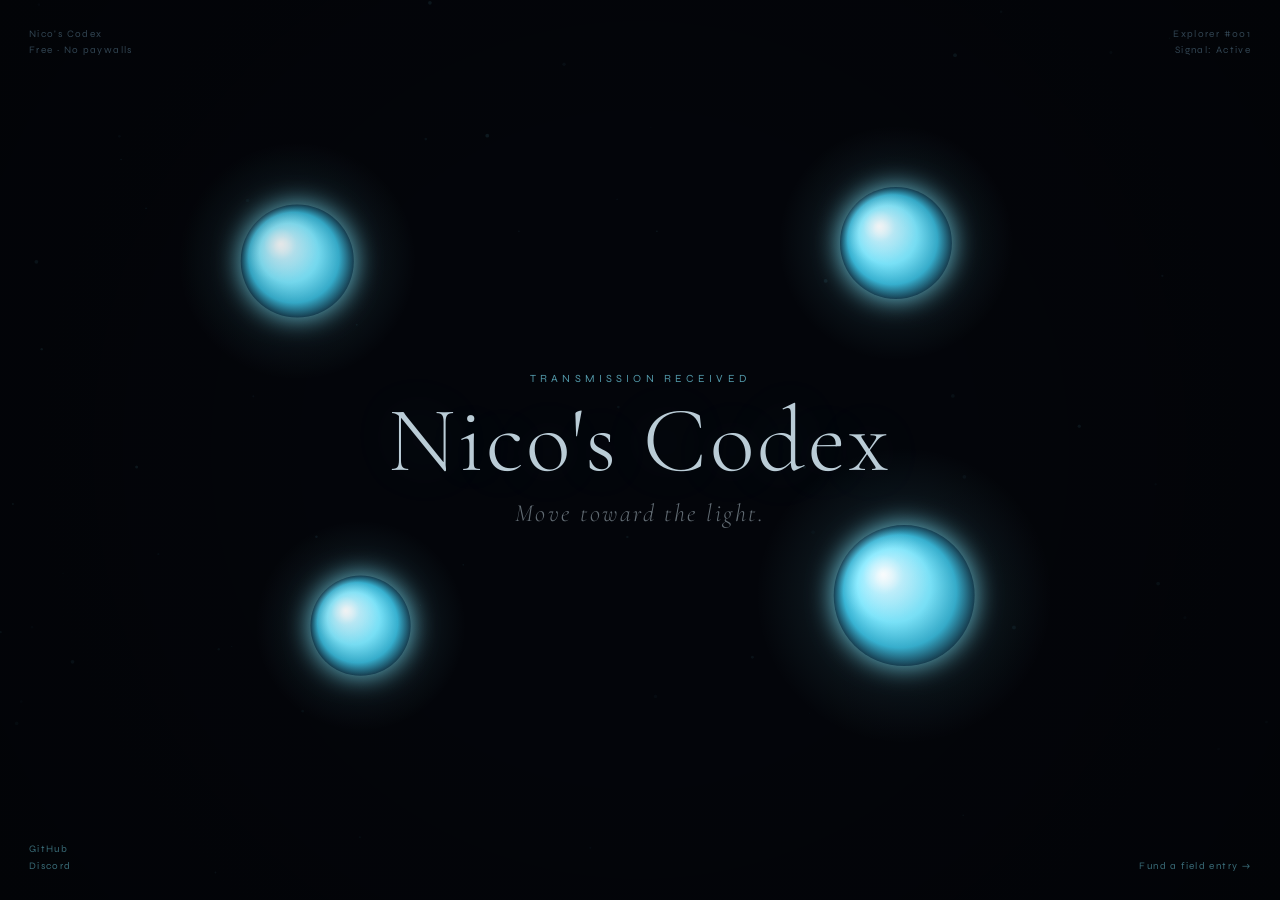
==== commit 3b0c14c5: "Show canvas on mobile, replace list with touch-enabled orbs Removes the mobile list fallback entirel" ====
--- a/index.html
+++ b/index.html
@@ -154,112 +154,11 @@
   border: 1px solid rgba(42,74,90,0.45);
 }
 
-/* ── Mobile list ── */
+/* ── Mobile list — hidden everywhere, canvas is the UI ── */
 #mobile-list { display: none; }
 
 @media (max-width: 700px) {
-  html, body { overflow-y: auto; cursor: auto; }
-
-  #canvas, #intro, .corner, #tooltip { display: none; }
-
-  #mobile-list {
-    display: flex;
-    flex-direction: column;
-    min-height: 100vh;
-    padding: 2.8rem 1.3rem 2.5rem;
-    background: #03050a;
-  }
-
-  .mob-header { text-align: center; margin-bottom: 2.8rem; }
-
-  .mob-eyebrow {
-    font-family: 'Syne', sans-serif;
-    font-size: 0.63rem;
-    letter-spacing: 0.32em;
-    text-transform: uppercase;
-    color: #7de8ff;
-    opacity: 0.65;
-    margin-bottom: 0.55rem;
-  }
-
-  .mob-title {
-    font-family: 'Cormorant Garamond', serif;
-    font-weight: 300;
-    font-size: 2.6rem;
-    color: rgba(200,220,230,0.93);
-    line-height: 1;
-  }
-
-  .mob-subtitle {
-    font-family: 'Cormorant Garamond', serif;
-    font-style: italic;
-    font-weight: 300;
-    font-size: 1.05rem;
-    color: rgba(200,220,230,0.42);
-    margin-top: 0.5rem;
-    letter-spacing: 0.07em;
-  }
-
-  .mob-row {
-    display: flex;
-    align-items: flex-start;
-    gap: 0.9rem;
-    padding: 1.05rem 0;
-    border-bottom: 1px solid rgba(42,74,90,0.28);
-    text-decoration: none;
-  }
-
-  .mob-row.live { cursor: pointer; }
-  .mob-row.inactive { opacity: 0.42; cursor: default; pointer-events: none; }
-
-  .mob-dot {
-    flex-shrink: 0;
-    width: 9px; height: 9px;
-    border-radius: 50%;
-    margin-top: 0.3rem;
-  }
-  .mob-dot.live {
-    background: #7de8ff;
-    box-shadow: 0 0 8px rgba(125,232,255,0.65);
-  }
-  .mob-dot.inactive { background: #2a4a5a; }
-
-  .mob-info { flex: 1; display: flex; flex-direction: column; gap: 0.2rem; }
-
-  .mob-name {
-    font-family: 'Syne', sans-serif;
-    font-weight: 700;
-    font-size: 0.88rem;
-    color: rgba(200,220,230,0.9);
-  }
-
-  .mob-desc {
-    font-family: 'Cormorant Garamond', serif;
-    font-style: italic;
-    font-size: 0.88rem;
-    color: rgba(80,110,130,0.85);
-    line-height: 1.42;
-  }
-
-  .mob-tag {
-    flex-shrink: 0;
-    font-family: 'Syne', sans-serif;
-    font-size: 0.56rem;
-    font-weight: 700;
-    letter-spacing: 0.16em;
-    padding: 0.22em 0.55em;
-    margin-top: 0.3rem;
-    align-self: flex-start;
-  }
-  .mob-tag.live {
-    color: #7de8ff;
-    border: 1px solid rgba(125,232,255,0.28);
-    background: rgba(125,232,255,0.08);
-  }
-  .mob-tag.incoming {
-    color: rgba(80,110,130,0.6);
-    border: 1px solid rgba(42,74,90,0.4);
-  }
+  .corner { display: none; }
 }
 </style>
 </head>
@@ -502,6 +401,25 @@
 let mx = -9999, my = -9999;
 document.addEventListener('mousemove', e => { mx = e.clientX; my = e.clientY; });
 
+// Touch: show tooltip on hold, navigate on tap
+canvas.addEventListener('touchstart', e => {
+  e.preventDefault();
+  const t = e.touches[0];
+  mx = t.clientX; my = t.clientY;
+}, { passive: false });
+
+canvas.addEventListener('touchmove', e => {
+  e.preventDefault();
+  const t = e.touches[0];
+  mx = t.clientX; my = t.clientY;
+}, { passive: false });
+
+canvas.addEventListener('touchend', e => {
+  const hit = orbs.find(o => o.isLive && o.clickPulse <= 0 && o.contains(mx, my));
+  if (hit) { hit.clickPulse = 1; hit.clickTarget = hit.topic.url; }
+  setTimeout(() => { mx = -9999; my = -9999; }, 600);
+});
+
 // ── Intro fade ────────────────────────────────────────────────────
 let introHidden = false;
 const intro = document.getElementById('intro');
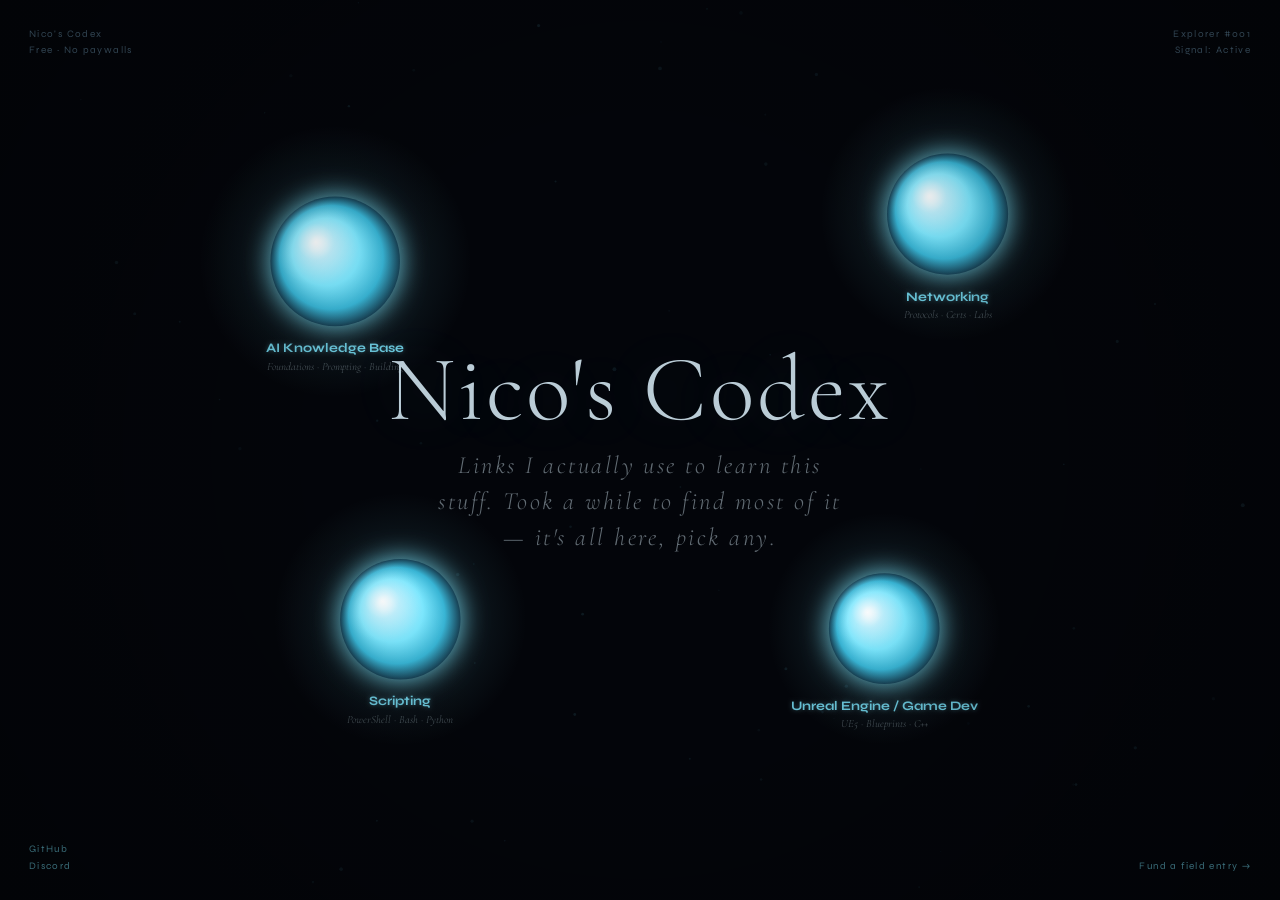
==== commit a53fa47c: "Replace intro copy and keep title always visible Drop the "Transmission received" eyebrow and "Move " ====
--- a/index.html
+++ b/index.html
@@ -6,7 +6,7 @@
 <title>Nico's Codex</title>
 <meta name="description" content="Nico's Codex — a curated knowledge base covering AI, technology, and beyond.">
 <meta property="og:title" content="Nico's Codex">
-<meta property="og:description" content="Move toward the light.">
+<meta property="og:description" content="Links I actually use to learn this stuff. Took a while to find most of it — it's all here, pick any.">
 <link rel="preconnect" href="https://fonts.googleapis.com">
 <link rel="preconnect" href="https://fonts.gstatic.com" crossorigin>
 <link href="https://fonts.googleapis.com/css2?family=Cormorant+Garamond:ital,wght@0,300;1,300&family=Syne:wght@400;700&display=swap" rel="stylesheet">
@@ -40,9 +40,8 @@
   pointer-events: none;
   z-index: 10;
   gap: 0.65rem;
-  transition: opacity 1.4s ease;
-}
-#intro.hidden { opacity: 0; }
+}
+#intro.hidden .intro-subtitle { opacity: 0; }
 
 .intro-eyebrow {
   font-family: 'Syne', sans-serif;
@@ -71,6 +70,11 @@
   font-size: clamp(1.05rem, 2.5vw, 1.55rem);
   color: rgba(200,220,230,0.48);
   letter-spacing: 0.1em;
+  max-width: 42ch;
+  text-align: center;
+  line-height: 1.45;
+  padding: 0 1.25rem;
+  transition: opacity 1.4s ease;
 }
 
 /* ── Corner labels ── */
@@ -167,9 +171,8 @@
 <canvas id="canvas"></canvas>
 
 <div id="intro">
-  <span class="intro-eyebrow">Transmission received</span>
   <h1 class="intro-title">Nico's Codex</h1>
-  <p class="intro-subtitle">Move toward the light.</p>
+  <p class="intro-subtitle">Links I actually use to learn this stuff. Took a while to find most of it — it's all here, pick any.</p>
 </div>
 
 <div class="corner corner-tl">Nico's Codex<br>Free · No paywalls</div>
@@ -200,28 +203,32 @@
 // ── Topic data ────────────────────────────────────────────────────
 const TOPICS = [
   {
-    name:   "AI Knowledge Base",
-    desc:   "Free, curated archive of AI learning resources — foundations, prompting, building, podcasts, newsletters, leaders, and repos.",
-    url:    "ai.html",
-    status: "LIVE"
+    name:    "AI Knowledge Base",
+    tagline: "Foundations · Prompting · Building",
+    desc:    "Free, curated archive of AI learning resources — foundations, prompting, building, podcasts, newsletters, leaders, and repos.",
+    url:     "ai.html",
+    status:  "LIVE"
   },
   {
-    name:   "Networking",
-    desc:   "Free, curated archive of networking resources — fundamentals, protocols, certifications, and hands-on labs.",
-    url:    "networking.html",
-    status: "LIVE"
+    name:    "Networking",
+    tagline: "Protocols · Certs · Labs",
+    desc:    "Free, curated archive of networking resources — fundamentals, protocols, certifications, and hands-on labs.",
+    url:     "networking.html",
+    status:  "LIVE"
   },
   {
-    name:   "Scripting",
-    desc:   "Curated scripting resources for IT pros and developers — PowerShell, Bash, Python, and automation. With a terminal game.",
-    url:    "scripting.html",
-    status: "LIVE"
+    name:    "Scripting",
+    tagline: "PowerShell · Bash · Python",
+    desc:    "Curated scripting resources for IT pros and developers — PowerShell, Bash, Python, and automation. With a terminal game.",
+    url:     "scripting.html",
+    status:  "LIVE"
   },
   {
-    name:   "Unreal Engine / Game Dev",
-    desc:   "Curated resources for learning UE5 — official docs, Blueprints, C++, free assets, and community. Includes an interactive terrain demo.",
-    url:    "unreal.html",
-    status: "LIVE"
+    name:    "Unreal Engine / Game Dev",
+    tagline: "UE5 · Blueprints · C++",
+    desc:    "Curated resources for learning UE5 — official docs, Blueprints, C++, free assets, and community. Includes an interactive terrain demo.",
+    url:     "unreal.html",
+    status:  "LIVE"
   },
 ];
 
@@ -430,6 +437,29 @@
 const ttDesc  = tooltip.querySelector('.tt-desc');
 const ttBadge = tooltip.querySelector('.tt-badge');
 
+function drawOrbLabel(orb) {
+  const { x, y, radius: r, topic, hovered } = orb;
+  const baseY = y + r + 16;
+  ctx.save();
+  ctx.textAlign    = 'center';
+  ctx.textBaseline = 'top';
+
+  // Name
+  ctx.font      = '700 13px Syne, sans-serif';
+  ctx.fillStyle = hovered ? '#7de8ff' : 'rgba(125,232,255,0.82)';
+  ctx.shadowColor = 'rgba(125,232,255,0.4)';
+  ctx.shadowBlur  = hovered ? 10 : 4;
+  ctx.fillText(topic.name, x, baseY);
+
+  // Tagline
+  ctx.font        = 'italic 300 11px "Cormorant Garamond", serif';
+  ctx.fillStyle   = hovered ? 'rgba(200,220,230,0.75)' : 'rgba(200,220,230,0.38)';
+  ctx.shadowBlur  = 0;
+  ctx.fillText(topic.tagline, x, baseY + 19);
+
+  ctx.restore();
+}
+
 function updateTooltip(orb) {
   if (!orb) { tooltip.classList.remove('visible'); return; }
   const t = orb.topic;
@@ -442,7 +472,7 @@
   const tipW = 260;
   const rawL = orb.x;
   const left = Math.max(tipW / 2 + pad, Math.min(W - tipW / 2 - pad, rawL));
-  const top  = orb.y + orb.radius + 16;
+  const top  = orb.y + orb.radius + 58;
   tooltip.style.left = `${left}px`;
   tooltip.style.top  = `${top}px`;
   tooltip.classList.add('visible');
@@ -548,6 +578,7 @@
     }
 
     o.draw(ctx);
+    drawOrbLabel(o);
   }
 
   // Vignette
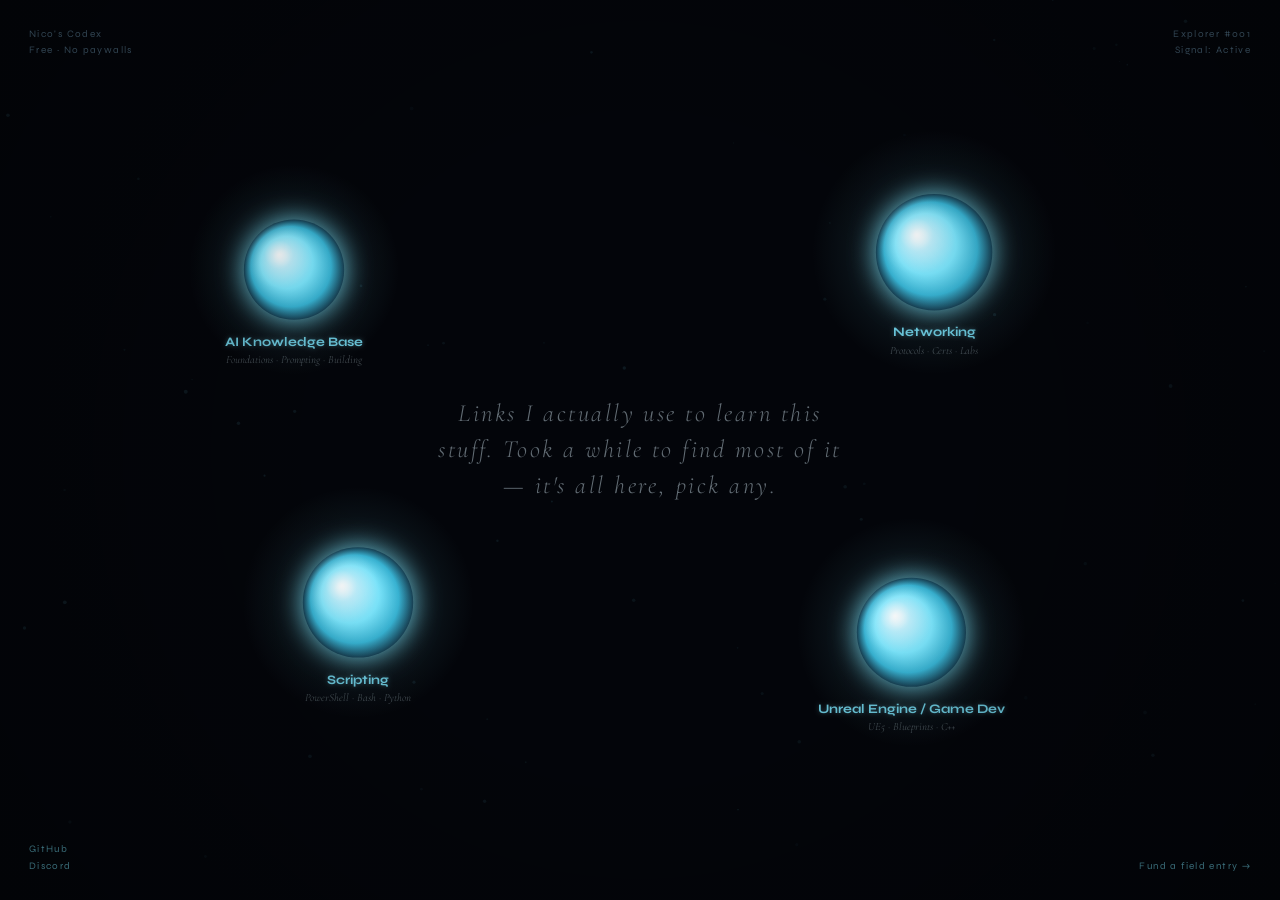
==== commit 6a08fa4d: "Remove hardcoded title, keep personal message Co-Authored-By: Claude Sonnet 4.6 <noreply@anthropic.c" ====
--- a/index.html
+++ b/index.html
@@ -161,6 +161,31 @@
 /* ── Mobile list — hidden everywhere, canvas is the UI ── */
 #mobile-list { display: none; }
 
+/* ── Motion permission bar (iOS only) ── */
+#motion-bar {
+  position: fixed;
+  top: 0; left: 0; right: 0;
+  z-index: 100;
+  font-family: 'Syne', sans-serif;
+  font-size: 0.65rem;
+  font-weight: 400;
+  letter-spacing: 0.3em;
+  text-transform: uppercase;
+  color: #7de8ff;
+  background: rgba(3,5,10,0.6);
+  border-bottom: 1px solid rgba(125,232,255,0.08);
+  backdrop-filter: blur(12px);
+  padding: 0.5rem 1.2rem;
+  text-align: center;
+  cursor: pointer;
+  transition: opacity 0.5s ease, transform 0.5s ease;
+}
+#motion-bar.dismissed {
+  opacity: 0;
+  transform: translateY(-100%);
+  pointer-events: none;
+}
+
 @media (max-width: 700px) {
   .corner { display: none; }
 }
@@ -170,8 +195,9 @@
 
 <canvas id="canvas"></canvas>
 
+<div id="motion-bar" class="dismissed">Enable motion →</div>
+
 <div id="intro">
-  <h1 class="intro-title">Nico's Codex</h1>
   <p class="intro-subtitle">Links I actually use to learn this stuff. Took a while to find most of it — it's all here, pick any.</p>
 </div>
 
@@ -289,10 +315,11 @@
     this.driftPhX  = Math.random() * Math.PI * 2;
     this.driftPhY  = Math.random() * Math.PI * 2;
 
-    this.hovered     = false;
-    this.scale       = 1;
-    this.clickPulse  = 0;
-    this.clickTarget = null;
+    this.hovered       = false;
+    this.scale         = 1;
+    this.clickPulse    = 0;
+    this.clickTarget   = null;
+    this.parallaxDepth = 0.6 + Math.random() * 0.6;
   }
 
   rebase() {
@@ -426,6 +453,55 @@
   if (hit) { hit.clickPulse = 1; hit.clickTarget = hit.topic.url; }
   setTimeout(() => { mx = -9999; my = -9999; }, 600);
 });
+
+// ── Motion system ────────────────────────────────────────────────
+let gyroActive   = false;
+let gyroTargetX  = 0, gyroTargetY  = 0;
+let gyroCurrentX = 0, gyroCurrentY = 0;
+const hasMouse = window.matchMedia('(hover: hover) and (pointer: fine)').matches;
+
+function onOrient(e) {
+  if (!gyroActive) return;
+  gyroTargetX = Math.max(-20, Math.min(20, (e.gamma  || 0) * 0.65));
+  gyroTargetY = Math.max(-20, Math.min(20, ((e.beta  || 0) - 90) * 0.65));
+}
+window.addEventListener('deviceorientation', onOrient);
+
+function activateGyro() { gyroActive = true; }
+
+const motionBar      = document.getElementById('motion-bar');
+const IS_IOS         = /iPad|iPhone|iPod/.test(navigator.userAgent);
+const needsPermission = IS_IOS
+  && typeof DeviceMotionEvent !== 'undefined'
+  && typeof DeviceMotionEvent.requestPermission === 'function';
+
+function dismissBar() {
+  motionBar.classList.add('dismissed');
+  setTimeout(() => { motionBar.style.display = 'none'; }, 550);
+}
+
+if (needsPermission) {
+  if (localStorage.getItem('motion-granted') === '1') {
+    activateGyro();
+  } else {
+    motionBar.classList.remove('dismissed');
+    motionBar.addEventListener('click', async () => {
+      try {
+        const res = await DeviceMotionEvent.requestPermission();
+        if (res === 'granted') {
+          localStorage.setItem('motion-granted', '1');
+          activateGyro();
+        }
+      } catch (_) { /* denied — float fallback */ }
+      dismissBar();
+    });
+  }
+} else {
+  // Android, desktop, or iOS < 13 — auto-activate on first real event
+  window.addEventListener('deviceorientation', function autoActivate(e) {
+    if (e.gamma !== null && !gyroActive) activateGyro();
+  });
+}
 
 // ── Intro fade ────────────────────────────────────────────────────
 let introHidden = false;
@@ -545,10 +621,22 @@
   // Particles
   for (const p of particles) { p.update(); p.draw(ctx); }
 
+  // Compute parallax / gyro offset
+  let offsetX = 0, offsetY = 0;
+  if (gyroActive) {
+    gyroCurrentX += (gyroTargetX - gyroCurrentX) * 0.22;
+    gyroCurrentY += (gyroTargetY - gyroCurrentY) * 0.22;
+    offsetX = gyroCurrentX;
+    offsetY = gyroCurrentY;
+  } else if (hasMouse && mx > -100) {
+    offsetX = ((mx - W / 2) / (W / 2)) * 8;
+    offsetY = ((my - H / 2) / (H / 2)) * 8;
+  }
+
   // Drift positions
   for (const o of orbs) {
-    o.x = o.baseX + Math.sin(t * o.driftSpX + o.driftPhX) * o.driftAmpX;
-    o.y = o.baseY + Math.cos(t * o.driftSpY + o.driftPhY) * o.driftAmpY;
+    o.x = o.baseX + Math.sin(t * o.driftSpX + o.driftPhX) * o.driftAmpX + offsetX * o.parallaxDepth;
+    o.y = o.baseY + Math.cos(t * o.driftSpY + o.driftPhY) * o.driftAmpY + offsetY * o.parallaxDepth;
   }
 
   // Hover detection
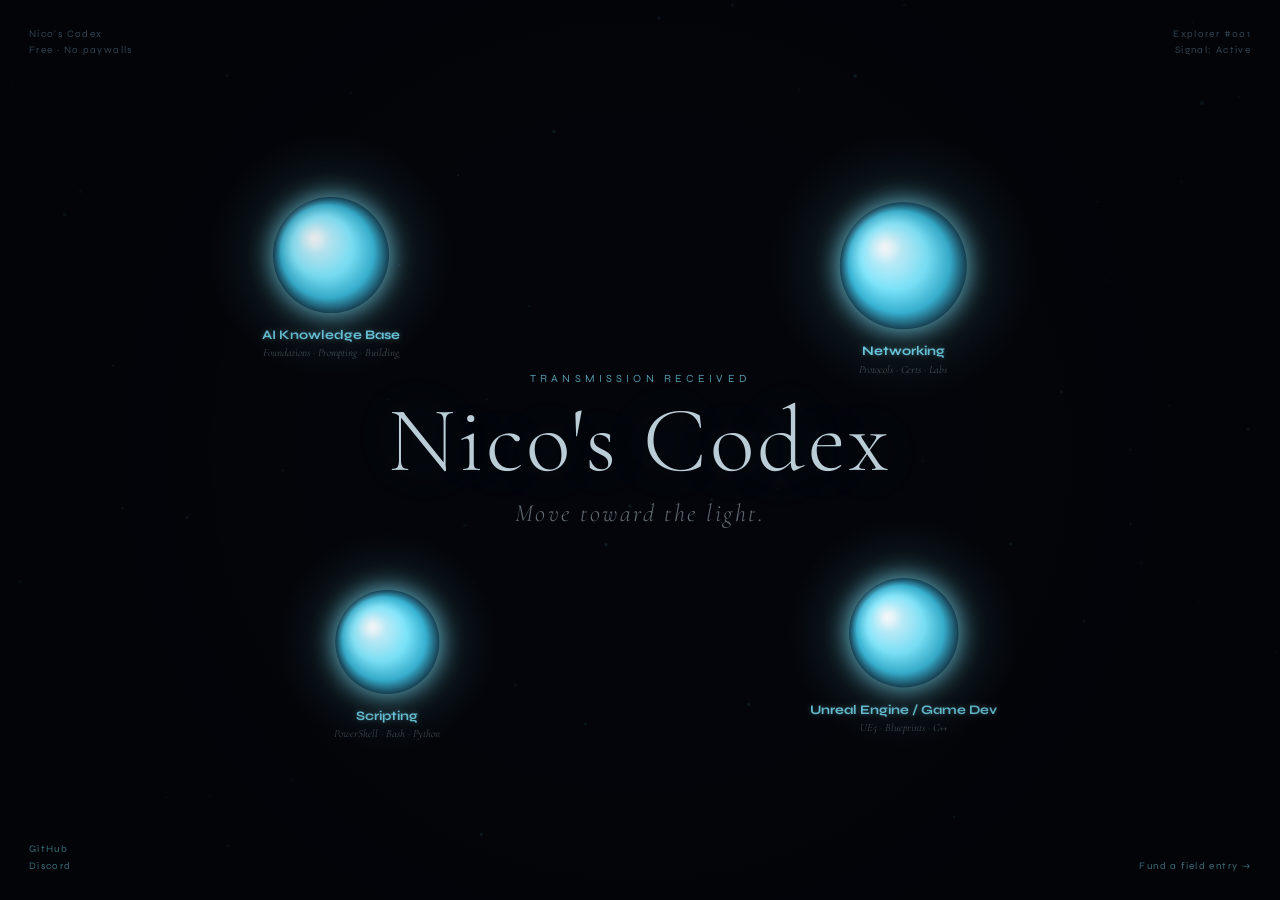
==== commit 796191cc: "Add persistent name + tagline labels below each orb Each orb now shows its title and a short descrip" ====
--- a/index.html
+++ b/index.html
@@ -6,7 +6,7 @@
 <title>Nico's Codex</title>
 <meta name="description" content="Nico's Codex — a curated knowledge base covering AI, technology, and beyond.">
 <meta property="og:title" content="Nico's Codex">
-<meta property="og:description" content="Links I actually use to learn this stuff. Took a while to find most of it — it's all here, pick any.">
+<meta property="og:description" content="Move toward the light.">
 <link rel="preconnect" href="https://fonts.googleapis.com">
 <link rel="preconnect" href="https://fonts.gstatic.com" crossorigin>
 <link href="https://fonts.googleapis.com/css2?family=Cormorant+Garamond:ital,wght@0,300;1,300&family=Syne:wght@400;700&display=swap" rel="stylesheet">
@@ -40,8 +40,9 @@
   pointer-events: none;
   z-index: 10;
   gap: 0.65rem;
-}
-#intro.hidden .intro-subtitle { opacity: 0; }
+  transition: opacity 1.4s ease;
+}
+#intro.hidden { opacity: 0; }
 
 .intro-eyebrow {
   font-family: 'Syne', sans-serif;
@@ -70,11 +71,6 @@
   font-size: clamp(1.05rem, 2.5vw, 1.55rem);
   color: rgba(200,220,230,0.48);
   letter-spacing: 0.1em;
-  max-width: 42ch;
-  text-align: center;
-  line-height: 1.45;
-  padding: 0 1.25rem;
-  transition: opacity 1.4s ease;
 }
 
 /* ── Corner labels ── */
@@ -161,31 +157,6 @@
 /* ── Mobile list — hidden everywhere, canvas is the UI ── */
 #mobile-list { display: none; }
 
-/* ── Motion permission bar (iOS only) ── */
-#motion-bar {
-  position: fixed;
-  top: 0; left: 0; right: 0;
-  z-index: 100;
-  font-family: 'Syne', sans-serif;
-  font-size: 0.65rem;
-  font-weight: 400;
-  letter-spacing: 0.3em;
-  text-transform: uppercase;
-  color: #7de8ff;
-  background: rgba(3,5,10,0.6);
-  border-bottom: 1px solid rgba(125,232,255,0.08);
-  backdrop-filter: blur(12px);
-  padding: 0.5rem 1.2rem;
-  text-align: center;
-  cursor: pointer;
-  transition: opacity 0.5s ease, transform 0.5s ease;
-}
-#motion-bar.dismissed {
-  opacity: 0;
-  transform: translateY(-100%);
-  pointer-events: none;
-}
-
 @media (max-width: 700px) {
   .corner { display: none; }
 }
@@ -195,10 +166,10 @@
 
 <canvas id="canvas"></canvas>
 
-<div id="motion-bar" class="dismissed">Enable motion →</div>
-
 <div id="intro">
-  <p class="intro-subtitle">Links I actually use to learn this stuff. Took a while to find most of it — it's all here, pick any.</p>
+  <span class="intro-eyebrow">Transmission received</span>
+  <h1 class="intro-title">Nico's Codex</h1>
+  <p class="intro-subtitle">Move toward the light.</p>
 </div>
 
 <div class="corner corner-tl">Nico's Codex<br>Free · No paywalls</div>
@@ -315,11 +286,10 @@
     this.driftPhX  = Math.random() * Math.PI * 2;
     this.driftPhY  = Math.random() * Math.PI * 2;
 
-    this.hovered       = false;
-    this.scale         = 1;
-    this.clickPulse    = 0;
-    this.clickTarget   = null;
-    this.parallaxDepth = 0.6 + Math.random() * 0.6;
+    this.hovered     = false;
+    this.scale       = 1;
+    this.clickPulse  = 0;
+    this.clickTarget = null;
   }
 
   rebase() {
@@ -453,55 +423,6 @@
   if (hit) { hit.clickPulse = 1; hit.clickTarget = hit.topic.url; }
   setTimeout(() => { mx = -9999; my = -9999; }, 600);
 });
-
-// ── Motion system ────────────────────────────────────────────────
-let gyroActive   = false;
-let gyroTargetX  = 0, gyroTargetY  = 0;
-let gyroCurrentX = 0, gyroCurrentY = 0;
-const hasMouse = window.matchMedia('(hover: hover) and (pointer: fine)').matches;
-
-function onOrient(e) {
-  if (!gyroActive) return;
-  gyroTargetX = Math.max(-20, Math.min(20, (e.gamma  || 0) * 0.65));
-  gyroTargetY = Math.max(-20, Math.min(20, ((e.beta  || 0) - 90) * 0.65));
-}
-window.addEventListener('deviceorientation', onOrient);
-
-function activateGyro() { gyroActive = true; }
-
-const motionBar      = document.getElementById('motion-bar');
-const IS_IOS         = /iPad|iPhone|iPod/.test(navigator.userAgent);
-const needsPermission = IS_IOS
-  && typeof DeviceMotionEvent !== 'undefined'
-  && typeof DeviceMotionEvent.requestPermission === 'function';
-
-function dismissBar() {
-  motionBar.classList.add('dismissed');
-  setTimeout(() => { motionBar.style.display = 'none'; }, 550);
-}
-
-if (needsPermission) {
-  if (localStorage.getItem('motion-granted') === '1') {
-    activateGyro();
-  } else {
-    motionBar.classList.remove('dismissed');
-    motionBar.addEventListener('click', async () => {
-      try {
-        const res = await DeviceMotionEvent.requestPermission();
-        if (res === 'granted') {
-          localStorage.setItem('motion-granted', '1');
-          activateGyro();
-        }
-      } catch (_) { /* denied — float fallback */ }
-      dismissBar();
-    });
-  }
-} else {
-  // Android, desktop, or iOS < 13 — auto-activate on first real event
-  window.addEventListener('deviceorientation', function autoActivate(e) {
-    if (e.gamma !== null && !gyroActive) activateGyro();
-  });
-}
 
 // ── Intro fade ────────────────────────────────────────────────────
 let introHidden = false;
@@ -621,22 +542,10 @@
   // Particles
   for (const p of particles) { p.update(); p.draw(ctx); }
 
-  // Compute parallax / gyro offset
-  let offsetX = 0, offsetY = 0;
-  if (gyroActive) {
-    gyroCurrentX += (gyroTargetX - gyroCurrentX) * 0.22;
-    gyroCurrentY += (gyroTargetY - gyroCurrentY) * 0.22;
-    offsetX = gyroCurrentX;
-    offsetY = gyroCurrentY;
-  } else if (hasMouse && mx > -100) {
-    offsetX = ((mx - W / 2) / (W / 2)) * 8;
-    offsetY = ((my - H / 2) / (H / 2)) * 8;
-  }
-
   // Drift positions
   for (const o of orbs) {
-    o.x = o.baseX + Math.sin(t * o.driftSpX + o.driftPhX) * o.driftAmpX + offsetX * o.parallaxDepth;
-    o.y = o.baseY + Math.cos(t * o.driftSpY + o.driftPhY) * o.driftAmpY + offsetY * o.parallaxDepth;
+    o.x = o.baseX + Math.sin(t * o.driftSpX + o.driftPhX) * o.driftAmpX;
+    o.y = o.baseY + Math.cos(t * o.driftSpY + o.driftPhY) * o.driftAmpY;
   }
 
   // Hover detection
